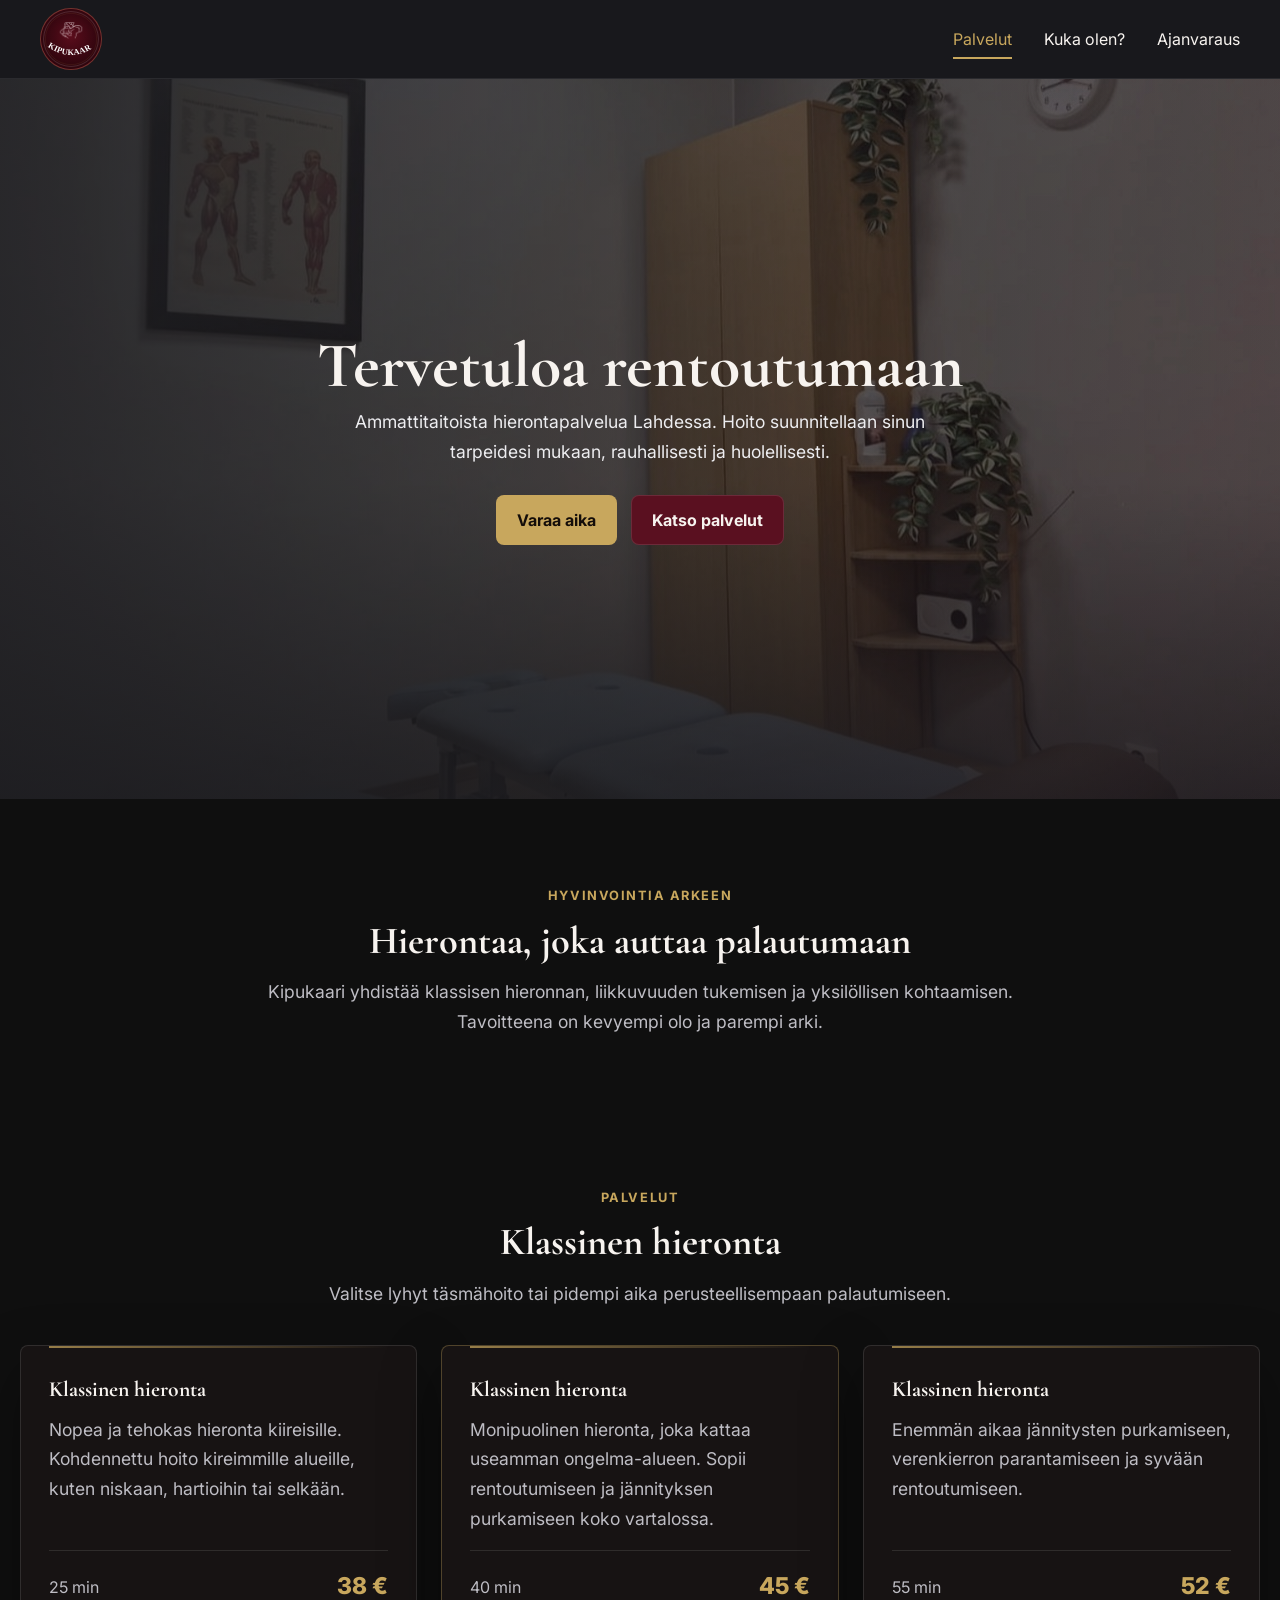
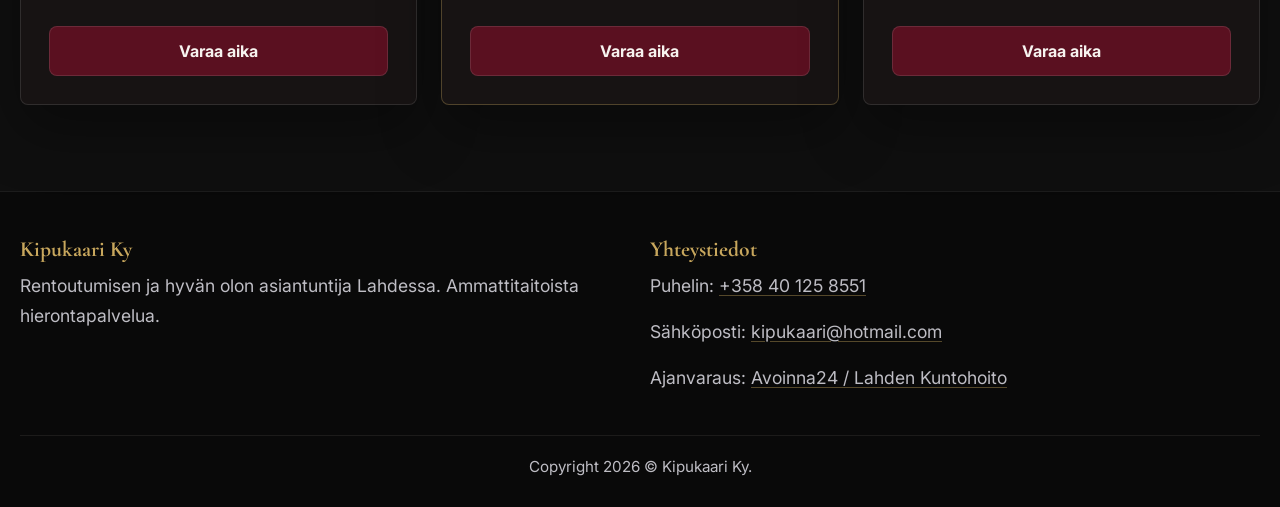
==== KIPUKAARI_KY/index.html @ 827e35eb "Kipukaari nettisivujen rakenteen muutoksia ja päivityksiä" ====
<!doctype html>
<html lang="fi">
  <head>
    <meta charset="UTF-8">
    <meta name="viewport" content="width=device-width, initial-scale=1.0">
    <title>Kipukaari Ky | Hierontapalvelut Lahdessa</title>
    <meta
      name="description"
      content="Kipukaari Ky tarjoaa ammattitaitoista hierontapalvelua Lahdessa. Tutustu palveluihin ja varaa aika."
    >
    <link
      href="https://cdn.jsdelivr.net/npm/bootstrap@5.3.0/dist/css/bootstrap.min.css"
      rel="stylesheet"
    >
    <link rel="preconnect" href="https://fonts.googleapis.com">
    <link rel="preconnect" href="https://fonts.gstatic.com" crossorigin>
    <link href="https://fonts.googleapis.com/css2?family=Cormorant+Garamond:wght@600;700&family=Inter:wght@400;500;600;700&display=swap" rel="stylesheet">
    <link rel="stylesheet" href="main.css">
    <script src="main.js" defer></script>
  </head>

  <body>
    <header class="header" id="header">
      <nav class="nav-container" aria-label="Päänavigaatio">
        <div class="nav-flex">
          <a href="./index.html" class="logo-link" aria-label="Kipukaari palvelut">
            <div class="logo-circle">
              <img src="./images/kipukaarilogo-round.svg" alt="Kipukaari logo" class="logo-image">
            </div>
            <span class="logo-text">Kipukaari</span>
          </a>

          <div class="nav-links">
            <a href="./index.html" class="nav-link active">
              Palvelut
              <span class="nav-underline"></span>
            </a>
            <a href="./tietoa.html" class="nav-link">Kuka olen?</a>
            <a href="./ajanvaraus.html" class="nav-link">Ajanvaraus</a>
          </div>

          <button class="mobile-toggle" type="button" onclick="toggleMenu()" aria-label="Avaa valikko">
            <svg class="menu-icon" width="24" height="24" viewBox="0 0 24 24" fill="none" stroke="currentColor" stroke-width="2" aria-hidden="true">
              <line x1="3" y1="12" x2="21" y2="12"></line>
              <line x1="3" y1="6" x2="21" y2="6"></line>
              <line x1="3" y1="18" x2="21" y2="18"></line>
            </svg>
            <svg class="close-icon hidden" width="24" height="24" viewBox="0 0 24 24" fill="none" stroke="currentColor" stroke-width="2" aria-hidden="true">
              <line x1="18" y1="6" x2="6" y2="18"></line>
              <line x1="6" y1="6" x2="18" y2="18"></line>
            </svg>
          </button>
        </div>

        <div class="mobile-menu" id="mobileMenu">
          <a href="./index.html" class="mobile-link active">Palvelut</a>
          <a href="./tietoa.html" class="mobile-link">Kuka olen?</a>
          <a href="./ajanvaraus.html" class="mobile-link">Ajanvaraus</a>
        </div>
      </nav>
    </header>

    <main>
      <section class="hero">
        <img src="./images/hero-kipukaari14.jpg" class="hero-image" alt="Rauhallinen hierontatila">
        <div class="hero-overlay"></div>
        <div class="hero-content">
          <h1>Tervetuloa rentoutumaan</h1>
          <p>
            Ammattitaitoista hierontapalvelua Lahdessa. Hoito suunnitellaan sinun
            tarpeidesi mukaan, rauhallisesti ja huolellisesti.
          </p>
          <div class="hero-actions">
            <a href="./ajanvaraus.html" class="btn-primary">Varaa aika</a>
            <a href="#palvelut" class="btn-secondary">Katso palvelut</a>
          </div>
        </div>
      </section>

      <section class="section intro-section" aria-labelledby="intro-title">
        <div class="section-heading">
          <p class="eyebrow">Hyvinvointia arkeen</p>
          <h2 id="intro-title">Hierontaa, joka auttaa palautumaan</h2>
          <p>
            Kipukaari yhdistää klassisen hieronnan, liikkuvuuden tukemisen ja
            yksilöllisen kohtaamisen. Tavoitteena on kevyempi olo ja parempi arki.
          </p>
        </div>
      </section>

      <section class="section" id="palvelut" aria-labelledby="services-title">
        <div class="section-heading">
          <p class="eyebrow">Palvelut</p>
          <h2 id="services-title">Klassinen hieronta</h2>
          <p>Valitse lyhyt täsmähoito tai pidempi aika perusteellisempaan palautumiseen.</p>
        </div>

        <div class="services-grid">
          <article class="service-card">
            <h3>Klassinen hieronta</h3>
            <p>
              Nopea ja tehokas hieronta kiireisille. Kohdennettu hoito kireimmille
              alueille, kuten niskaan, hartioihin tai selkään.
            </p>
            <div class="servicecard-footer">
              <span class="time">25 min</span>
              <span class="price">38 €</span>
            </div>
            <a href="./ajanvaraus.html" class="service-card-button">Varaa aika</a>
          </article>

          <article class="service-card featured-card">
            <h3>Klassinen hieronta</h3>
            <p>
              Monipuolinen hieronta, joka kattaa useamman ongelma-alueen. Sopii
              rentoutumiseen ja jännityksen purkamiseen koko vartalossa.
            </p>
            <div class="servicecard-footer">
              <span class="time">40 min</span>
              <span class="price">45 €</span>
            </div>
            <a href="./ajanvaraus.html" class="service-card-button">Varaa aika</a>
          </article>

          <article class="service-card">
            <h3>Klassinen hieronta</h3>
            <p>
              Enemmän aikaa jännitysten purkamiseen, verenkierron parantamiseen
              ja syvään rentoutumiseen.
            </p>
            <div class="servicecard-footer">
              <span class="time">55 min</span>
              <span class="price">52 €</span>
            </div>
            <a href="./ajanvaraus.html" class="service-card-button">Varaa aika</a>
          </article>
        </div>
      </section>
    </main>

    <footer id="mainFooter">
      <div class="footer-content">
        <div class="footer-contact">
          <h3>Kipukaari Ky</h3>
          <p>
            Rentoutumisen ja hyvän olon asiantuntija Lahdessa.
            Ammattitaitoista hierontapalvelua.
          </p>
        </div>

        <div class="footer-contact">
          <h3>Yhteystiedot</h3>
          <p>Puhelin: <a href="tel:+358401258551">+358 40 125 8551</a></p>
          <p>Sähköposti: <a href="mailto:kipukaari@hotmail.com">kipukaari@hotmail.com</a></p>
          <p>Ajanvaraus: <a href="https://avoinna24.fi/lahdenkuntohoito/">Avoinna24 / Lahden Kuntohoito</a></p>
        </div>
      </div>

      <div class="footer-copyright">
        <p>Copyright 2026 © Kipukaari Ky.</p>
      </div>
    </footer>
  </body>
</html>
---- KIPUKAARI_KY/main.css ----
:root {
  --bg: #0f0f0f;
  --bg-deep: #090909;
  --surface: #171313;
  --surface-soft: #21191a;
  --burgundy: #5a1020;
  --burgundy-dark: #3a0b14;
  --gold: #c8a75d;
  --gold-soft: rgba(200, 167, 93, 0.18);
  --text: #f7f3ef;
  --muted: #bebdc4;
  --border: rgba(255, 255, 255, 0.11);
  --shadow: 0 24px 60px rgba(0, 0, 0, 0.34);
  --font-body: "Inter", Arial, Helvetica, sans-serif;
  --font-heading: "Cormorant Garamond", Georgia, "Times New Roman", serif;
}

* {
  box-sizing: border-box;
}

html {
  scroll-behavior: smooth;
}

body {
  min-height: 100%;
  margin: 0;
  color: var(--text);
  background: var(--bg);
  font-family: var(--font-body);
}

main {
  width: 100%;
}

img {
  display: block;
  max-width: 100%;
}

a {
  color: inherit;
}

h1,
h2,
h3,
p {
  margin-top: 0;
}

h1,
h2,
h3 {
  font-family: var(--font-heading);
}

h1 {
  font-size: clamp(2.35rem, 5vw, 4.8rem);
  line-height: 1.04;
  font-weight: 700;
  letter-spacing: 0;
}

h2 {
  font-size: clamp(1.7rem, 3vw, 2.65rem);
  line-height: 1.15;
  font-weight: 700;
  letter-spacing: 0;
}

h3 {
  font-size: clamp(1.1rem, 1.8vw, 1.35rem);
  line-height: 1.25;
  font-weight: 700;
  letter-spacing: 0;
}

p {
  color: var(--muted);
  font-size: clamp(1rem, 1.6vw, 1.1rem);
  line-height: 1.7;
}

.header {
  position: sticky;
  top: 0;
  z-index: 50;
  background-color: rgba(28, 28, 32, 0.82);
  backdrop-filter: blur(12px);
  border-bottom: 1px solid rgba(255, 255, 255, 0.08);
  transition: background-color 0.3s ease, box-shadow 0.3s ease;
}

.header.scrolled {
  background-color: rgba(24, 24, 28, 0.94);
  box-shadow: 0 14px 28px rgba(0, 0, 0, 0.28);
}

.nav-container {
  max-width: 1240px;
  margin: 0 auto;
  padding: 0 20px;
}

.nav-flex {
  display: flex;
  align-items: center;
  justify-content: space-between;
  min-height: 78px;
}

.logo-link {
  display: flex;
  align-items: center;
  gap: 12px;
  color: var(--text);
  text-decoration: none;
}

.logo-circle {
  width: 62px;
  height: 62px;
  overflow: hidden;
  border: 1px solid rgba(200, 167, 93, 0.24);
  border-radius: 50%;
  background: var(--burgundy);
  transition: transform 0.3s ease, border-color 0.3s ease;
}

.logo-link:hover .logo-circle {
  border-color: var(--gold);
  transform: scale(1.06);
}

.logo-image {
  width: 100%;
  height: 100%;
  object-fit: contain;
}

.logo-text {
  display: none;
}

.nav-links {
  display: none;
  align-items: center;
  gap: 32px;
}

.nav-link {
  position: relative;
  padding: 8px 0;
  color: var(--text);
  text-decoration: none;
  transition: color 0.3s ease;
}

.nav-link:hover,
.nav-link.active {
  color: var(--gold);
}

.nav-underline {
  position: absolute;
  bottom: 0;
  left: 0;
  display: block;
  width: 100%;
  height: 2px;
  background-color: var(--gold);
}

.mobile-toggle {
  display: flex;
  align-items: center;
  justify-content: center;
  width: 44px;
  height: 44px;
  border: 1px solid var(--border);
  border-radius: 8px;
  color: var(--text);
  background: var(--surface);
  cursor: pointer;
  transition: border-color 0.3s ease, background-color 0.3s ease;
}

.mobile-toggle:hover {
  border-color: rgba(200, 167, 93, 0.42);
  background-color: rgba(15, 15, 15, 0.92);
}

.hidden {
  display: none;
}

.mobile-menu {
  display: none;
  flex-direction: column;
  gap: 8px;
  padding: 0 0 18px;
  animation: slideDown 0.24s ease-out;
}

.mobile-menu.open {
  display: flex;
}

.mobile-link {
  padding: 12px 14px;
  border: 1px solid transparent;
  border-radius: 8px;
  color: var(--text);
  text-decoration: none;
  transition: background-color 0.3s ease, border-color 0.3s ease;
}

.mobile-link:hover,
.mobile-link.active {
  border-color: rgba(200, 167, 93, 0.42);
  background-color: rgba(15, 15, 15, 0.92);
}

.hero {
  position: relative;
  min-height: min(720px, calc(100vh - 78px));
  display: flex;
  align-items: center;
  overflow: hidden;
  background: var(--bg-deep);
}

.hero-image {
  position: absolute;
  inset: 0;
  width: 100%;
  height: 100%;
  object-fit: cover;
  object-position: center center;
  opacity: 0.68;
}

.hero-overlay {
  position: absolute;
  inset: 0;
  background:
    linear-gradient(90deg, rgba(28, 28, 32, 0.82), rgba(28, 28, 32, 0.5) 48%, rgba(43, 23, 32, 0.18)),
    linear-gradient(0deg, rgba(28, 28, 32, 0.78), rgba(28, 28, 32, 0.06) 44%);
}

.hero-content {
  position: relative;
  width: min(760px, calc(100% - 40px));
  margin: 0 auto;
  padding: 92px 0;
  text-align: center;
}

.hero-content p {
  max-width: 620px;
  margin: 0 auto 28px;
  color: #ededf0;
}

.eyebrow {
  margin-bottom: 12px;
  color: var(--gold);
  font-size: 0.8rem;
  font-weight: 700;
  letter-spacing: 0.12em;
  text-transform: uppercase;
}

.hero-actions {
  display: flex;
  flex-wrap: wrap;
  gap: 14px;
  justify-content: center;
}

.hero-content-left {
  margin-left: max(20px, calc((100vw - 1240px) / 2));
  margin-right: auto;
  text-align: left;
}

.hero-content-left p {
  margin-left: 0;
  margin-right: 0;
}

.hero-content-left .hero-actions {
  justify-content: flex-start;
}

.btn-primary,
.btn-secondary,
.image-button,
.submit-btn,
.service-card-button {
  display: inline-flex;
  align-items: center;
  justify-content: center;
  min-height: 46px;
  padding: 12px 20px;
  border-radius: 8px;
  font-weight: 700;
  text-decoration: none;
  transition: transform 0.3s ease, border-color 0.3s ease, background-color 0.3s ease, color 0.3s ease;
}

.btn-primary,
.image-button,
.submit-btn {
  border: 1px solid rgba(200, 167, 93, 0.45);
  color: #140d09;
  background-color: var(--gold);
}

.btn-primary:hover,
.image-button:hover,
.submit-btn:hover {
  color: #140d09;
  background-color: #d7bb77;
  transform: translateY(-2px);
}

.btn-secondary,
.service-card-button {
  border: 1px solid var(--border);
  color: var(--text);
  background-color: var(--burgundy);
}

.btn-secondary:hover,
.service-card-button:hover {
  border-color: var(--border);
  color: var(--text);
  background-color: #76182b;
  transform: translateY(-2px);
}

.section {
  width: min(1240px, calc(100% - 40px));
  margin: 0 auto;
  padding: 86px 0;
}

.intro-section {
  padding-bottom: 28px;
}

.section-heading {
  max-width: 760px;
  margin: 0 auto 36px;
  text-align: center;
}

.section-heading h2 {
  margin-bottom: 14px;
}

.services-grid {
  display: grid;
  grid-template-columns: 1fr;
  gap: 24px;
}

.service-card,
.info-card,
.contact-section,
.form-section,
.policy-section,
.certificate-container {
  border: 1px solid var(--border);
  border-radius: 8px;
  background: var(--surface);
  box-shadow: var(--shadow);
}

.service-card {
  position: relative;
  display: flex;
  flex-direction: column;
  min-height: 100%;
  padding: 30px 28px 28px;
  transition: transform 0.3s ease, border-color 0.3s ease, background-color 0.3s ease;
}

.service-card::before {
  content: "";
  position: absolute;
  top: 0;
  left: 28px;
  right: 28px;
  height: 2px;
  background: linear-gradient(90deg, var(--gold), rgba(200, 167, 93, 0));
  opacity: 0.72;
}

.service-card:hover {
  border-color: rgba(200, 167, 93, 0.42);
  background-color: var(--surface-soft);
  transform: translateY(-7px);
}

.featured-card {
  border-color: rgba(200, 167, 93, 0.32);
}

.service-card h3 {
  margin-bottom: 12px;
  color: var(--text);
}

.service-card p {
  flex: 1;
}

.servicecard-footer {
  display: flex;
  align-items: center;
  justify-content: space-between;
  gap: 16px;
  margin: auto 0 22px;
  padding-top: 18px;
  border-top: 1px solid rgba(244, 239, 230, 0.11);
}

.time {
  color: var(--muted);
}

.price {
  color: var(--gold);
  font-size: 1.45rem;
  font-weight: 800;
}

.service-info {
  padding-top: 34px;
}

.info-grid {
  display: grid;
  grid-template-columns: 1fr;
  gap: 18px;
}

.info-card {
  padding: 26px;
}

.info-card h3 {
  color: var(--gold);
}

.about-section {
  padding-top: 42px;
}

.about-page {
  padding-top: 92px;
}

.about-me-container {
  display: grid;
  grid-template-columns: 1fr;
  gap: 32px;
  align-items: center;
}

.about-me-text {
  order: 2;
}

.about-page .about-me-text h1 {
  font-size: clamp(2rem, 3.4vw, 3.45rem);
  white-space: nowrap;
}

.about-me-image {
  position: relative;
  order: 1;
  overflow: hidden;
  border: 1px solid var(--border);
  border-radius: 8px;
  background: var(--surface);
  box-shadow: var(--shadow);
}

.about-page .about-me-image {
  max-width: 460px;
  justify-self: center;
}

.about-me-image img {
  width: 100%;
  height: 100%;
  max-height: 560px;
  object-fit: cover;
}

.certificate-container {
  display: inline-flex;
  margin-top: 16px;
  padding: 16px 20px;
}

.certificate-container h3 {
  margin: 0;
  color: var(--gold);
}

.booking-hero {
  width: min(920px, calc(100% - 40px));
  margin: 0 auto;
  padding: 92px 0 54px;
  text-align: center;
}

.booking-hero h1 {
  margin-bottom: 16px;
}

.booking-hero p {
  max-width: 720px;
  margin: 0 auto 28px;
}

.booking-layout {
  display: grid;
  grid-template-columns: 1fr;
  gap: 28px;
  width: min(1240px, calc(100% - 40px));
  margin: 0 auto;
  padding: 34px 0 74px;
}

.contact-section,
.form-section,
.email-contact-section {
  padding: 28px;
}

.contact-section h2,
.form-section h2,
.email-contact-section h2,
.policy-section h2 {
  margin-bottom: 24px;
  color: var(--text);
}

.email-contact-section {
  border: 1px solid var(--border);
  border-radius: 8px;
  background: var(--surface);
  box-shadow: var(--shadow);
}

.email-contact-guidance {
  margin: 12px 0 24px;
}

.email-contact-guidance p {
  margin-bottom: 10px;
  color: var(--gold);
  font-size: 0.8rem;
  font-weight: 700;
  letter-spacing: 0.12em;
  text-transform: uppercase;
}

.email-contact-guidance ul {
  margin: 0;
  padding-left: 20px;
  color: var(--muted);
  line-height: 1.8;
}

.email-actions {
  display: flex;
  flex-wrap: wrap;
  gap: 12px;
}

.contact-item {
  display: flex;
  gap: 16px;
  margin-bottom: 24px;
}

.contact-icon {
  display: flex;
  align-items: center;
  justify-content: center;
  flex: 0 0 38px;
  width: 38px;
  height: 38px;
  border: 1px solid var(--border);
  border-radius: 50%;
  color: var(--gold);
  background-color: rgba(90, 16, 32, 0.36);
  font-weight: 700;
}

.contact-icon svg {
  width: 19px;
  height: 19px;
  stroke: currentColor;
  stroke-width: 1.9;
  stroke-linecap: round;
  stroke-linejoin: round;
}

.contact-info h3 {
  margin-bottom: 4px;
}

.contact-info p {
  margin-bottom: 2px;
  font-size: 1rem;
}

.contact-info a,
.footer-contact a {
  color: var(--muted);
  text-decoration-color: rgba(200, 167, 93, 0.4);
  text-underline-offset: 3px;
}

.contact-info a:hover,
.footer-contact a:hover {
  color: var(--gold);
}

.map-container {
  margin-top: 0;
  overflow: hidden;
  border: 1px solid var(--border);
  border-radius: 8px;
}

.booking-map {
  grid-column: 1 / -1;
}

.map-container iframe {
  display: block;
  width: 100%;
  height: 360px;
  border: 0;
  filter: saturate(0.78) contrast(1.04);
}

.form-group {
  margin-bottom: 18px;
}

.form-group label {
  display: block;
  margin-bottom: 8px;
  color: var(--text);
  font-weight: 700;
}

.form-group input,
.form-group select,
.form-group textarea {
  width: 100%;
  padding: 12px 13px;
  border: 1px solid rgba(200, 167, 93, 0.22);
  border-radius: 8px;
  color: var(--text);
  background-color: #1b1b20;
  outline: none;
  transition: border-color 0.3s ease, box-shadow 0.3s ease;
}

.form-group input:focus,
.form-group select:focus,
.form-group textarea:focus {
  border-color: var(--gold);
  box-shadow: 0 0 0 3px rgba(200, 167, 93, 0.14);
}

.form-group textarea {
  min-height: 120px;
  resize: vertical;
}

.form-row {
  display: grid;
  grid-template-columns: 1fr;
  gap: 0;
}

.submit-btn {
  width: 100%;
  cursor: pointer;
}

.form-note {
  margin: 12px 0 0;
  text-align: center;
  font-size: 0.92rem;
}

.policy-section {
  width: min(920px, calc(100% - 40px));
  margin: 0 auto 82px;
  padding: 30px;
}

#mainFooter {
  border-top: 1px solid rgba(255, 255, 255, 0.08);
  background: var(--bg-deep);
}

.footer-content {
  display: grid;
  grid-template-columns: 1fr;
  gap: 20px;
  width: min(1240px, calc(100% - 40px));
  margin: 0 auto;
  padding: 44px 0 26px;
}

.footer-contact {
  min-width: 0;
}

.footer-contact h3 {
  color: var(--gold);
}

.footer-contact p,
.footer-contact a {
  word-break: break-word;
  overflow-wrap: break-word;
  white-space: normal;
}

.footer-copyright {
  width: min(1240px, calc(100% - 40px));
  margin: 0 auto;
  padding: 18px 0 28px;
  border-top: 1px solid rgba(244, 239, 230, 0.08);
  text-align: center;
}

.footer-copyright p {
  margin: 0;
  font-size: 0.95rem;
}

@media (min-width: 768px) {
  .nav-links {
    display: flex;
  }

  .mobile-toggle {
    display: none;
  }

  .hero-content {
    width: min(1120px, calc(100% - 64px));
  }

  .services-grid {
    grid-template-columns: repeat(3, 1fr);
  }

  .info-grid {
    grid-template-columns: repeat(3, 1fr);
  }

  .about-me-container {
    grid-template-columns: minmax(0, 1.1fr) minmax(280px, 0.9fr);
    gap: 54px;
  }

  .about-me-text {
    order: 1;
  }

  .about-me-image {
    order: 2;
  }

  .booking-layout {
    grid-template-columns: minmax(0, 0.95fr) minmax(0, 1.05fr);
  }

  .form-row {
    grid-template-columns: repeat(2, 1fr);
    gap: 18px;
  }

  .footer-content {
    grid-template-columns: 1fr 1fr;
  }
}

@media (max-width: 520px) {
  .about-page .about-me-text h1 {
    white-space: normal;
  }

  .hero {
    min-height: 620px;
  }

  .hero-content,
  .section,
  .booking-hero,
  .booking-layout,
  .policy-section,
  .footer-content,
  .footer-copyright {
    width: min(100% - 28px, 1240px);
  }

  .hero-actions,
  .btn-primary,
  .btn-secondary,
  .service-card-button {
    width: 100%;
  }

  .service-card,
  .info-card,
  .contact-section,
  .form-section,
  .policy-section {
    padding: 22px;
  }
}

@keyframes slideDown {
  from {
    opacity: 0;
    transform: translateY(-8px);
  }
  to {
    opacity: 1;
    transform: translateY(0);
  }
}
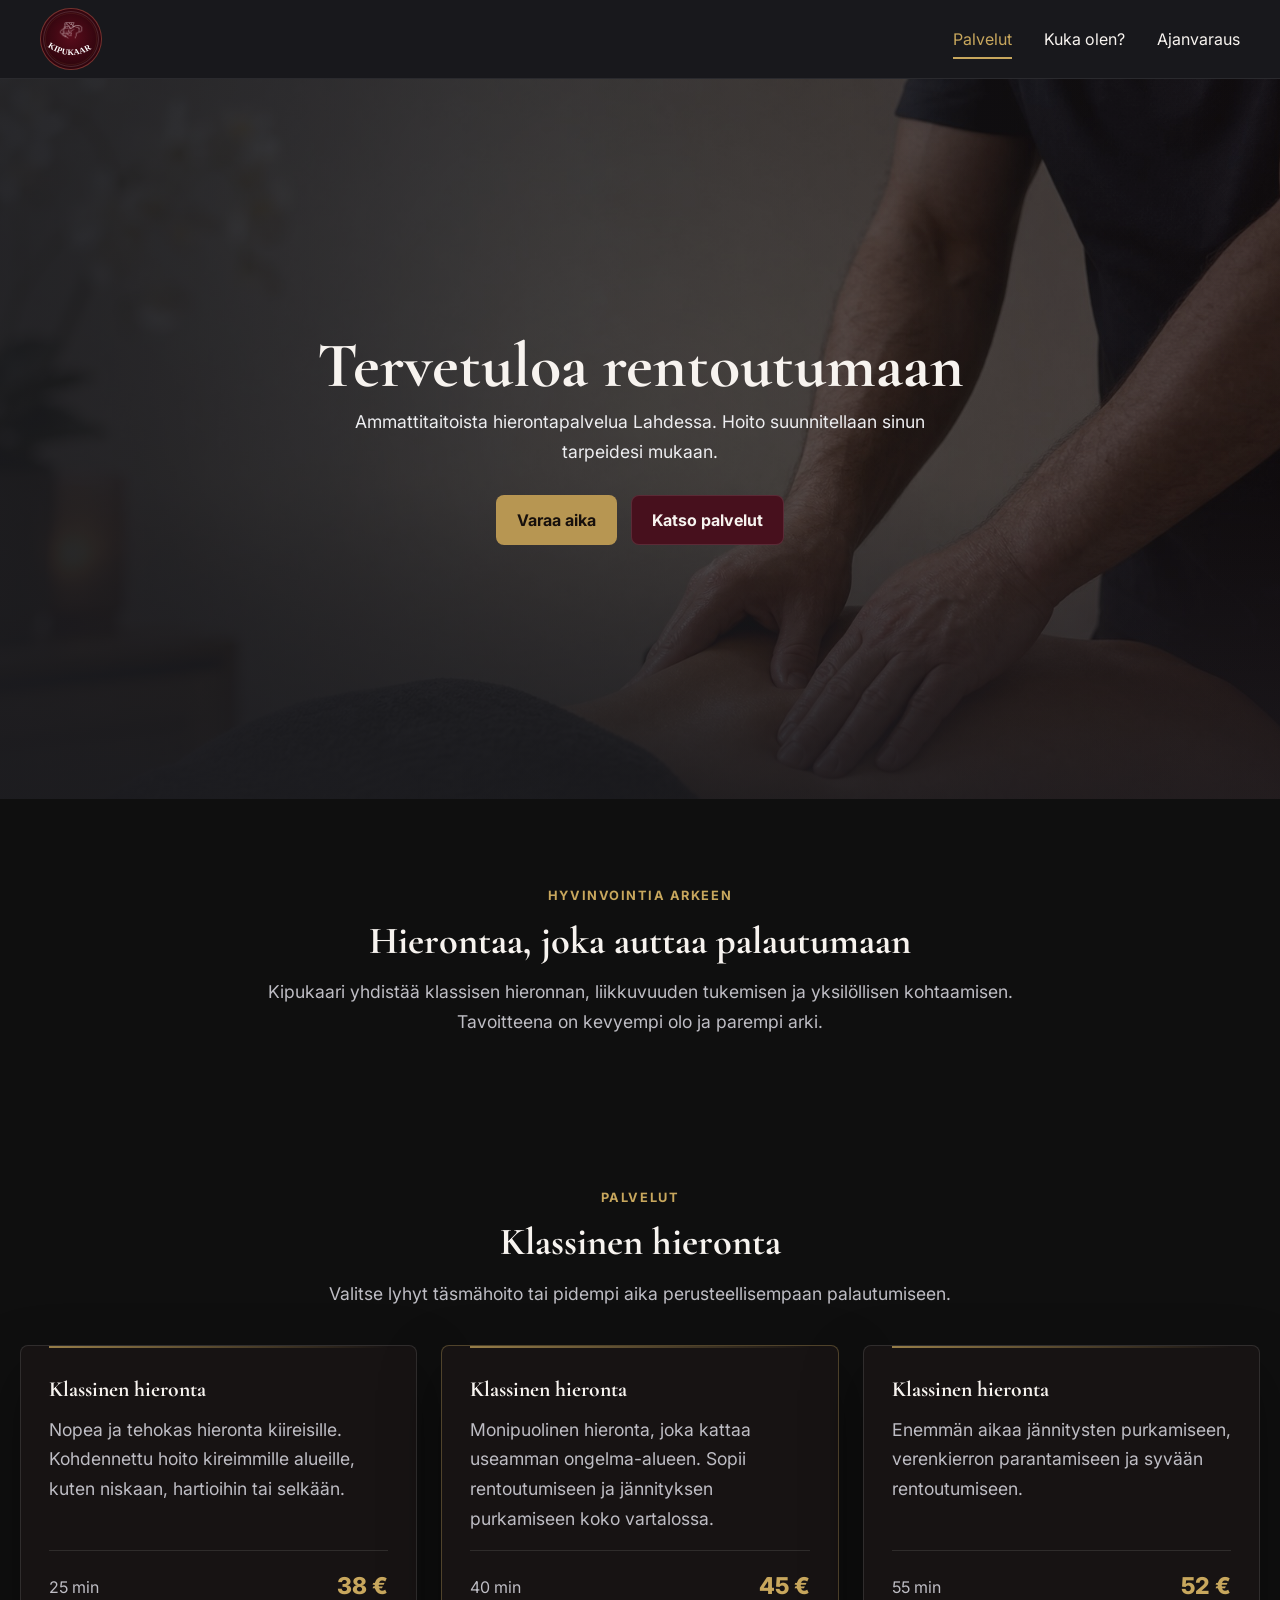
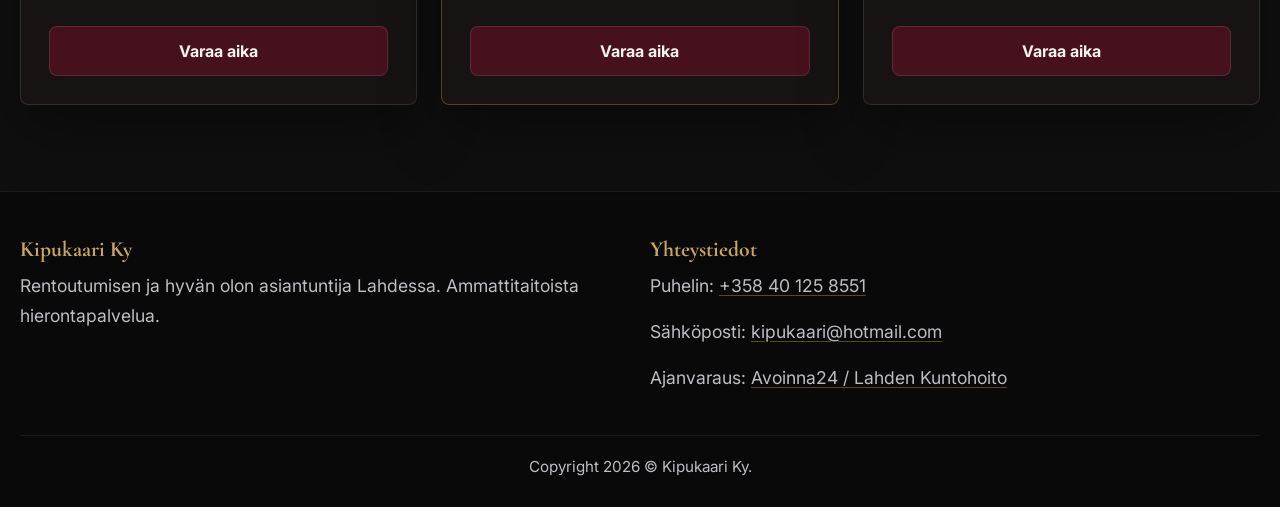
==== commit dcb56ca0: "muutokset etusivuun" ====
--- a/KIPUKAARI_KY/index.html
+++ b/KIPUKAARI_KY/index.html
@@ -62,13 +62,13 @@
 
     <main>
       <section class="hero">
-        <img src="./images/hero-kipukaari14.jpg" class="hero-image" alt="Rauhallinen hierontatila">
+        <img src="./images/hero-hieronta-mies.jpg" class="hero-image" alt="Hieronta hartia- ja selkäalueelle">
         <div class="hero-overlay"></div>
         <div class="hero-content">
           <h1>Tervetuloa rentoutumaan</h1>
           <p>
             Ammattitaitoista hierontapalvelua Lahdessa. Hoito suunnitellaan sinun
-            tarpeidesi mukaan, rauhallisesti ja huolellisesti.
+            tarpeidesi mukaan.
           </p>
           <div class="hero-actions">
             <a href="./ajanvaraus.html" class="btn-primary">Varaa aika</a>
--- a/KIPUKAARI_KY/main.css
+++ b/KIPUKAARI_KY/main.css
@@ -240,7 +240,7 @@
   height: 100%;
   object-fit: cover;
   object-position: center center;
-  opacity: 0.68;
+  opacity: 0.78;
 }
 
 .hero-overlay {
@@ -315,16 +315,16 @@
 .btn-primary,
 .image-button,
 .submit-btn {
-  border: 1px solid rgba(200, 167, 93, 0.45);
-  color: #140d09;
-  background-color: var(--gold);
+  border: 1px solid rgba(183, 151, 82, 0.42);
+  color: #17100c;
+  background-color: #b79652;
 }
 
 .btn-primary:hover,
 .image-button:hover,
 .submit-btn:hover {
-  color: #140d09;
-  background-color: #d7bb77;
+  color: #17100c;
+  background-color: #c3a35f;
   transform: translateY(-2px);
 }
 
@@ -332,14 +332,14 @@
 .service-card-button {
   border: 1px solid var(--border);
   color: var(--text);
-  background-color: var(--burgundy);
+  background-color: #47101d;
 }
 
 .btn-secondary:hover,
 .service-card-button:hover {
   border-color: var(--border);
   color: var(--text);
-  background-color: #76182b;
+  background-color: #5a1626;
   transform: translateY(-2px);
 }
 
